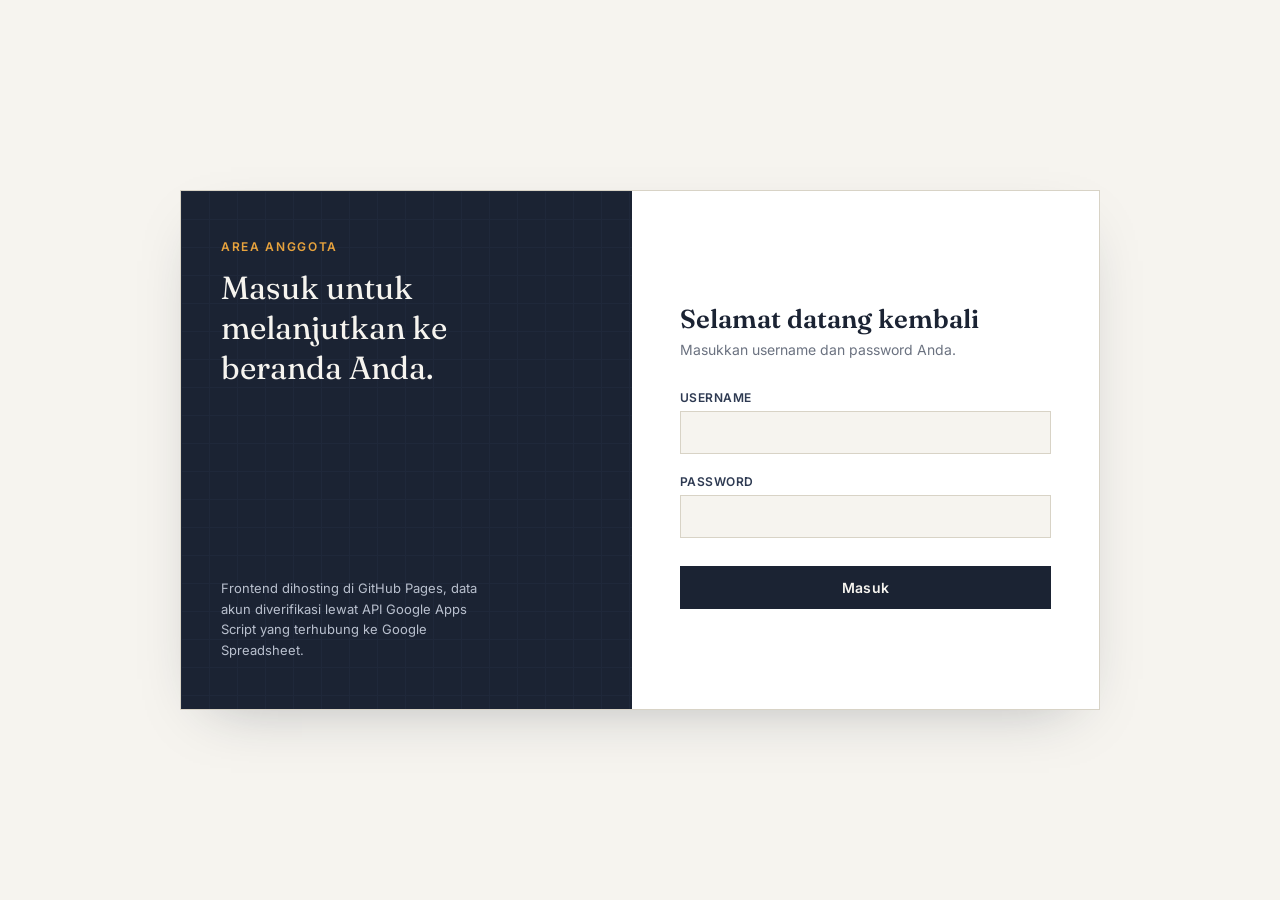
==== beranda.html @ 0613256c "Add files via upload" ====
<!DOCTYPE html>
<html lang="id">
<head>
  <meta charset="UTF-8">
  <meta name="viewport" content="width=device-width, initial-scale=1">
  <title>Beranda</title>
  <link rel="stylesheet" href="style.css">
</head>
<body>

  <div id="loading" class="center-loading">Memeriksa sesi...</div>

  <div id="app" style="display:none;">
    <header>
      <div class="brand">Portal<span>.</span></div>
      <div class="user-box">
        <span class="name">Halo, <span id="namaUser"></span></span>
        <button id="btnLogout">Keluar</button>
      </div>
    </header>

    <main>
      <div class="eyebrow">Beranda</div>
      <h1>Selamat datang, <span id="namaUser2"></span>.</h1>
      <p class="lead">
        Anda berhasil masuk. Frontend ini dihosting statis di GitHub Pages dan
        berkomunikasi dengan backend Google Apps Script yang terhubung ke
        Google Spreadsheet sebagai database.
      </p>

      <div class="cards">
        <div class="card">
          <div class="label">Username</div>
          <div class="value" id="usernameVal"></div>
        </div>
        <div class="card">
          <div class="label">Status</div>
          <div class="value">Aktif</div>
        </div>
        <div class="card">
          <div class="label">Sesi</div>
          <div class="value">30 menit</div>
        </div>
      </div>
    </main>
  </div>

  <script src="config.js"></script>
  <script>
    const token = localStorage.getItem('token');

    async function init(){
      if (!token) {
        window.location.href = 'index.html';
        return;
      }

      try {
        const res = await fetch(API_URL + '?action=checkSession&token=' + encodeURIComponent(token));
        const data = await res.json();

        if (!data.success) {
          localStorage.clear();
          window.location.href = 'index.html';
          return;
        }

        document.getElementById('namaUser').textContent = data.nama;
        document.getElementById('namaUser2').textContent = data.nama;
        document.getElementById('usernameVal').textContent = data.username;

        document.getElementById('loading').style.display = 'none';
        document.getElementById('app').style.display = 'block';
      } catch (err) {
        document.getElementById('loading').textContent =
          'Tidak bisa menghubungi server. Periksa API_URL di config.js.';
      }
    }

    document.getElementById('btnLogout')?.addEventListener('click', async function(){
      try {
        await fetch(API_URL, {
          method: 'POST',
          headers: { 'Content-Type': 'text/plain;charset=utf-8' },
          body: JSON.stringify({ action: 'logout', token })
        });
      } finally {
        localStorage.clear();
        window.location.href = 'index.html';
      }
    });

    init();
  </script>
</body>
</html>
---- style.css ----
@import url('https://fonts.googleapis.com/css2?family=Fraunces:wght@500;600&family=Inter:wght@400;500;600&display=swap');

:root{
  --ink:#1B2333;
  --ink-soft:#2E3A52;
  --paper:#F6F4EF;
  --amber:#E8A33D;
  --teal:#3E7C7B;
  --line:#D8D3C6;
  --error:#C1502E;
}
*{ box-sizing:border-box; margin:0; padding:0; }
body{
  font-family:'Inter', sans-serif;
  background:var(--paper);
  color:var(--ink);
  min-height:100vh;
}

/* ---------- Login page ---------- */
.login-wrap{
  min-height:100vh;
  display:flex;
  align-items:center;
  justify-content:center;
  padding:20px;
}
.frame{
  display:flex;
  width:min(920px, 100%);
  min-height:520px;
  background:#fff;
  border:1px solid var(--line);
  box-shadow:0 20px 60px -30px rgba(27,35,51,0.35);
  overflow:hidden;
}
.side{
  flex:1;
  background:var(--ink);
  color:var(--paper);
  padding:48px 40px;
  display:flex;
  flex-direction:column;
  justify-content:space-between;
  position:relative;
}
.side::before{
  content:"";
  position:absolute;
  inset:0;
  background-image:
    linear-gradient(var(--ink-soft) 1px, transparent 1px),
    linear-gradient(90deg, var(--ink-soft) 1px, transparent 1px);
  background-size:28px 28px;
  opacity:0.25;
}
.side-top, .side-bottom{ position:relative; z-index:1; }
.eyebrow{
  font-size:12px;
  letter-spacing:0.14em;
  text-transform:uppercase;
  color:var(--amber);
  font-weight:600;
}
.side-title{
  font-family:'Fraunces', serif;
  font-size:32px;
  line-height:1.25;
  margin-top:14px;
  max-width:280px;
}
.side-bottom p{
  font-size:13px;
  color:#B9C0CE;
  line-height:1.6;
  max-width:260px;
}
.form-panel{
  flex:1;
  padding:56px 48px;
  display:flex;
  flex-direction:column;
  justify-content:center;
}
.form-panel h1{
  font-family:'Fraunces', serif;
  font-size:26px;
  font-weight:600;
  margin-bottom:6px;
}
.form-panel .sub{
  font-size:14px;
  color:#6B7280;
  margin-bottom:32px;
}
label{
  display:block;
  font-size:12px;
  font-weight:600;
  letter-spacing:0.04em;
  text-transform:uppercase;
  color:var(--ink-soft);
  margin-bottom:6px;
}
.field{ margin-bottom:20px; }
input[type="text"], input[type="password"]{
  width:100%;
  padding:12px 14px;
  border:1.5px solid var(--line);
  background:var(--paper);
  font-size:14px;
  font-family:inherit;
  color:var(--ink);
  transition:border-color .15s ease;
}
input:focus{ outline:none; border-color:var(--teal); }
button{
  width:100%;
  padding:13px;
  background:var(--ink);
  color:var(--paper);
  border:none;
  font-family:'Inter', sans-serif;
  font-size:14px;
  font-weight:600;
  letter-spacing:0.02em;
  cursor:pointer;
  margin-top:8px;
  transition:background .15s ease;
}
button:hover{ background:var(--ink-soft); }
button:disabled{ opacity:0.6; cursor:not-allowed; }
.msg{
  margin-top:16px;
  font-size:13px;
  padding:10px 12px;
  display:none;
}
.msg.error{ display:block; background:#FBEAE3; color:var(--error); border-left:3px solid var(--error); }
.msg.ok{ display:block; background:#E7F1EF; color:var(--teal); border-left:3px solid var(--teal); }

@media (max-width:720px){
  .side{ display:none; }
  .form-panel{ padding:40px 28px; }
}

/* ---------- Beranda page ---------- */
header{
  background:var(--ink);
  color:var(--paper);
  padding:20px 40px;
  display:flex;
  align-items:center;
  justify-content:space-between;
}
header .brand{ font-family:'Fraunces', serif; font-size:20px; }
header .brand span{ color:var(--amber); }
.user-box{ display:flex; align-items:center; gap:14px; }
.user-box .name{ font-size:14px; color:#D9DEE6; }
#btnLogout{
  background:transparent;
  border:1.5px solid #4A5670;
  color:var(--paper);
  padding:8px 16px;
  font-size:13px;
  font-weight:600;
  cursor:pointer;
  transition:all .15s ease;
}
#btnLogout:hover{ background:var(--paper); color:var(--ink); }

main{
  max-width:900px;
  margin:0 auto;
  padding:64px 40px;
}
h1{
  font-family:'Fraunces', serif;
  font-size:36px;
  margin-top:12px;
  margin-bottom:14px;
}
p.lead{
  font-size:15px;
  color:#5A6072;
  max-width:560px;
  line-height:1.7;
  margin-bottom:40px;
}
.cards{
  display:grid;
  grid-template-columns:repeat(auto-fit, minmax(200px, 1fr));
  gap:16px;
}
.card{
  background:#fff;
  border:1px solid var(--line);
  padding:24px;
}
.card .label{
  font-size:12px;
  text-transform:uppercase;
  letter-spacing:0.06em;
  color:#8A8F9C;
  margin-bottom:8px;
}
.card .value{ font-family:'Fraunces', serif; font-size:22px; }

.center-loading{
  min-height:100vh;
  display:flex;
  align-items:center;
  justify-content:center;
  font-size:14px;
  color:#6B7280;
}

@media (max-width:600px){
  header{ padding:16px 20px; }
  main{ padding:40px 20px; }
  h1{ font-size:28px; }
}
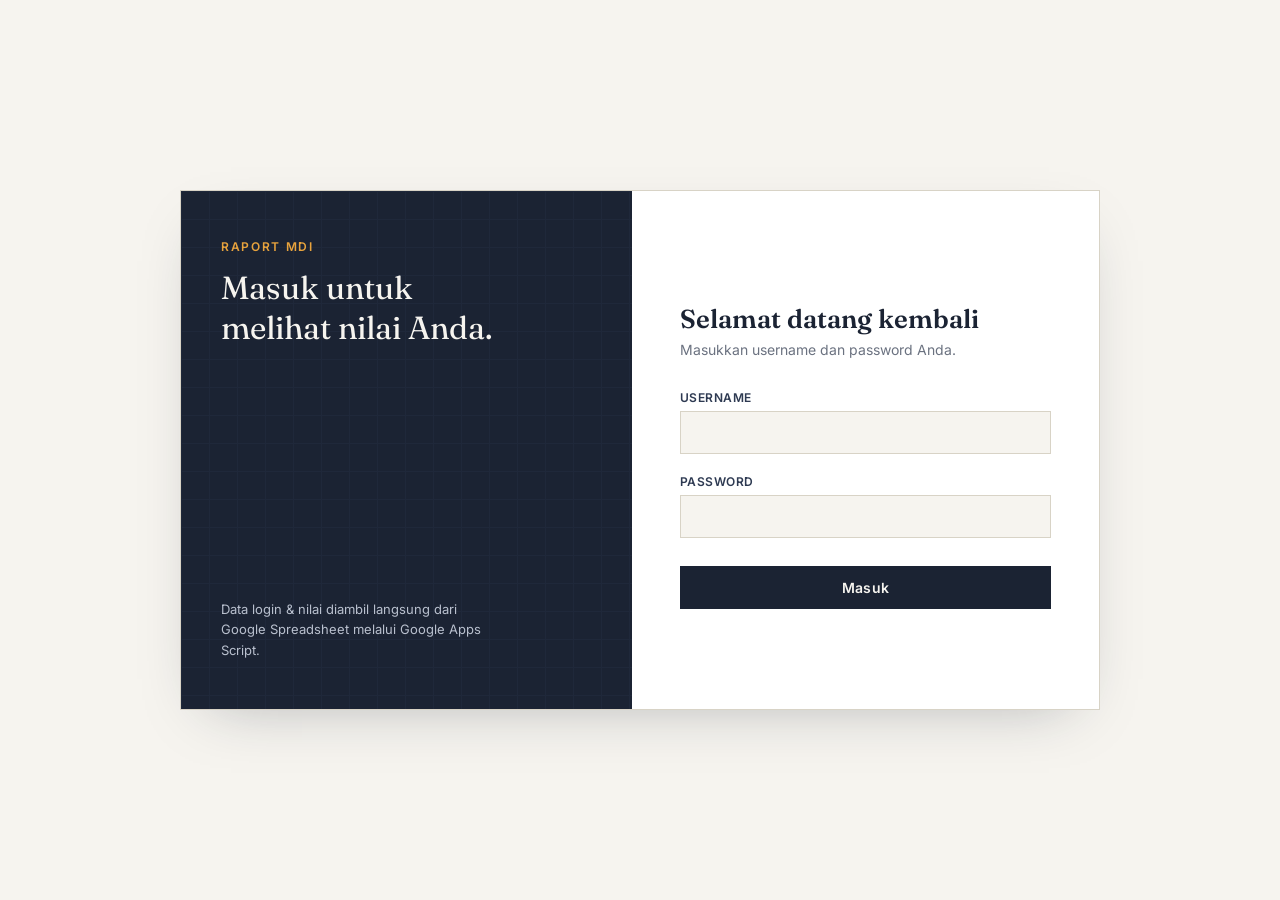
==== commit ea28d91a: "Update beranda.html" ====
--- a/beranda.html
+++ b/beranda.html
@@ -3,94 +3,95 @@
 <head>
   <meta charset="UTF-8">
   <meta name="viewport" content="width=device-width, initial-scale=1">
-  <title>Beranda</title>
+  <title>Beranda - Raport MDI</title>
   <link rel="stylesheet" href="style.css">
 </head>
 <body>
 
-  <div id="loading" class="center-loading">Memeriksa sesi...</div>
+  <header>
+    <div class="brand">Raport MDI<span>.</span></div>
+    <div class="user-box">
+      <span class="name">Halo, <span id="namaUser">-</span></span>
+      <button id="btnLogout">Keluar</button>
+    </div>
+  </header>
 
-  <div id="app" style="display:none;">
-    <header>
-      <div class="brand">Portal<span>.</span></div>
-      <div class="user-box">
-        <span class="name">Halo, <span id="namaUser"></span></span>
-        <button id="btnLogout">Keluar</button>
+  <main>
+    <div class="eyebrow">Beranda</div>
+    <h1>Selamat datang, <span id="namaUser2">-</span>.</h1>
+    <p class="lead">Berikut ringkasan data dan nilai Anda.</p>
+
+    <div class="cards">
+      <div class="card">
+        <div class="label">Username</div>
+        <div class="value" id="usernameVal">-</div>
       </div>
-    </header>
+      <div class="card">
+        <div class="label">Kelas</div>
+        <div class="value" id="kelasVal">-</div>
+      </div>
+      <div class="card">
+        <div class="label">Role</div>
+        <div class="value" id="roleVal">-</div>
+      </div>
+    </div>
 
-    <main>
-      <div class="eyebrow">Beranda</div>
-      <h1>Selamat datang, <span id="namaUser2"></span>.</h1>
-      <p class="lead">
-        Anda berhasil masuk. Frontend ini dihosting statis di GitHub Pages dan
-        berkomunikasi dengan backend Google Apps Script yang terhubung ke
-        Google Spreadsheet sebagai database.
-      </p>
-
-      <div class="cards">
-        <div class="card">
-          <div class="label">Username</div>
-          <div class="value" id="usernameVal"></div>
-        </div>
-        <div class="card">
-          <div class="label">Status</div>
-          <div class="value">Aktif</div>
-        </div>
-        <div class="card">
-          <div class="label">Sesi</div>
-          <div class="value">30 menit</div>
-        </div>
-      </div>
-    </main>
-  </div>
+    <div id="tabelWrap">
+      <div class="center-loading" id="loadingNilai">Memuat data nilai...</div>
+    </div>
+  </main>
 
   <script src="config.js"></script>
   <script>
-    const token = localStorage.getItem('token');
+    const username = localStorage.getItem('raport_username');
 
-    async function init(){
-      if (!token) {
-        window.location.href = 'index.html';
-        return;
-      }
+    if (!username) {
+      window.location.href = 'index.html';
+    }
 
+    document.getElementById('namaUser').textContent = localStorage.getItem('raport_nama') || username;
+    document.getElementById('namaUser2').textContent = localStorage.getItem('raport_nama') || username;
+    document.getElementById('usernameVal').textContent = username;
+    document.getElementById('kelasVal').textContent = localStorage.getItem('raport_kelas') || '-';
+    document.getElementById('roleVal').textContent = localStorage.getItem('raport_role') || '-';
+
+    document.getElementById('btnLogout').addEventListener('click', function(){
+      localStorage.clear();
+      window.location.href = 'index.html';
+    });
+
+    async function muatNilai(){
+      const wrap = document.getElementById('tabelWrap');
       try {
-        const res = await fetch(API_URL + '?action=checkSession&token=' + encodeURIComponent(token));
-        const data = await res.json();
+        const url = API_URL
+          + '?func=Cari'
+          + '&SH=' + encodeURIComponent(SHEET_NILAI)
+          + '&COLA=' + encodeURIComponent(username);
 
-        if (!data.success) {
-          localStorage.clear();
-          window.location.href = 'index.html';
+        const res = await fetch(url);
+        const text = (await res.text()).trim();
+
+        if (text === 'Not Found' || !text) {
+          wrap.innerHTML = '<div class="center-empty">Data nilai untuk username ini belum ditemukan di sheet "' + SHEET_NILAI + '".</div>';
           return;
         }
 
-        document.getElementById('namaUser').textContent = data.nama;
-        document.getElementById('namaUser2').textContent = data.nama;
-        document.getElementById('usernameVal').textContent = data.username;
+        const kolom = text.split('|');
+        let rows = '';
+        for (let i = 0; i < kolom.length; i++) {
+          const label = KOLOM_NILAI[i] || ('Kolom ' + (i + 1));
+          rows += '<tr><td>' + label + '</td><td>' + (kolom[i] ?? '') + '</td></tr>';
+        }
 
-        document.getElementById('loading').style.display = 'none';
-        document.getElementById('app').style.display = 'block';
+        wrap.innerHTML =
+          '<table class="nilai"><thead><tr><th>Keterangan</th><th>Nilai</th></tr></thead>' +
+          '<tbody>' + rows + '</tbody></table>';
       } catch (err) {
-        document.getElementById('loading').textContent =
-          'Tidak bisa menghubungi server. Periksa API_URL di config.js.';
+        wrap.innerHTML = '<div class="center-empty">Tidak bisa memuat data nilai. Periksa API_URL / koneksi.</div>';
       }
     }
 
-    document.getElementById('btnLogout')?.addEventListener('click', async function(){
-      try {
-        await fetch(API_URL, {
-          method: 'POST',
-          headers: { 'Content-Type': 'text/plain;charset=utf-8' },
-          body: JSON.stringify({ action: 'logout', token })
-        });
-      } finally {
-        localStorage.clear();
-        window.location.href = 'index.html';
-      }
-    });
-
-    init();
+    if (username) muatNilai();
   </script>
 </body>
 </html>
